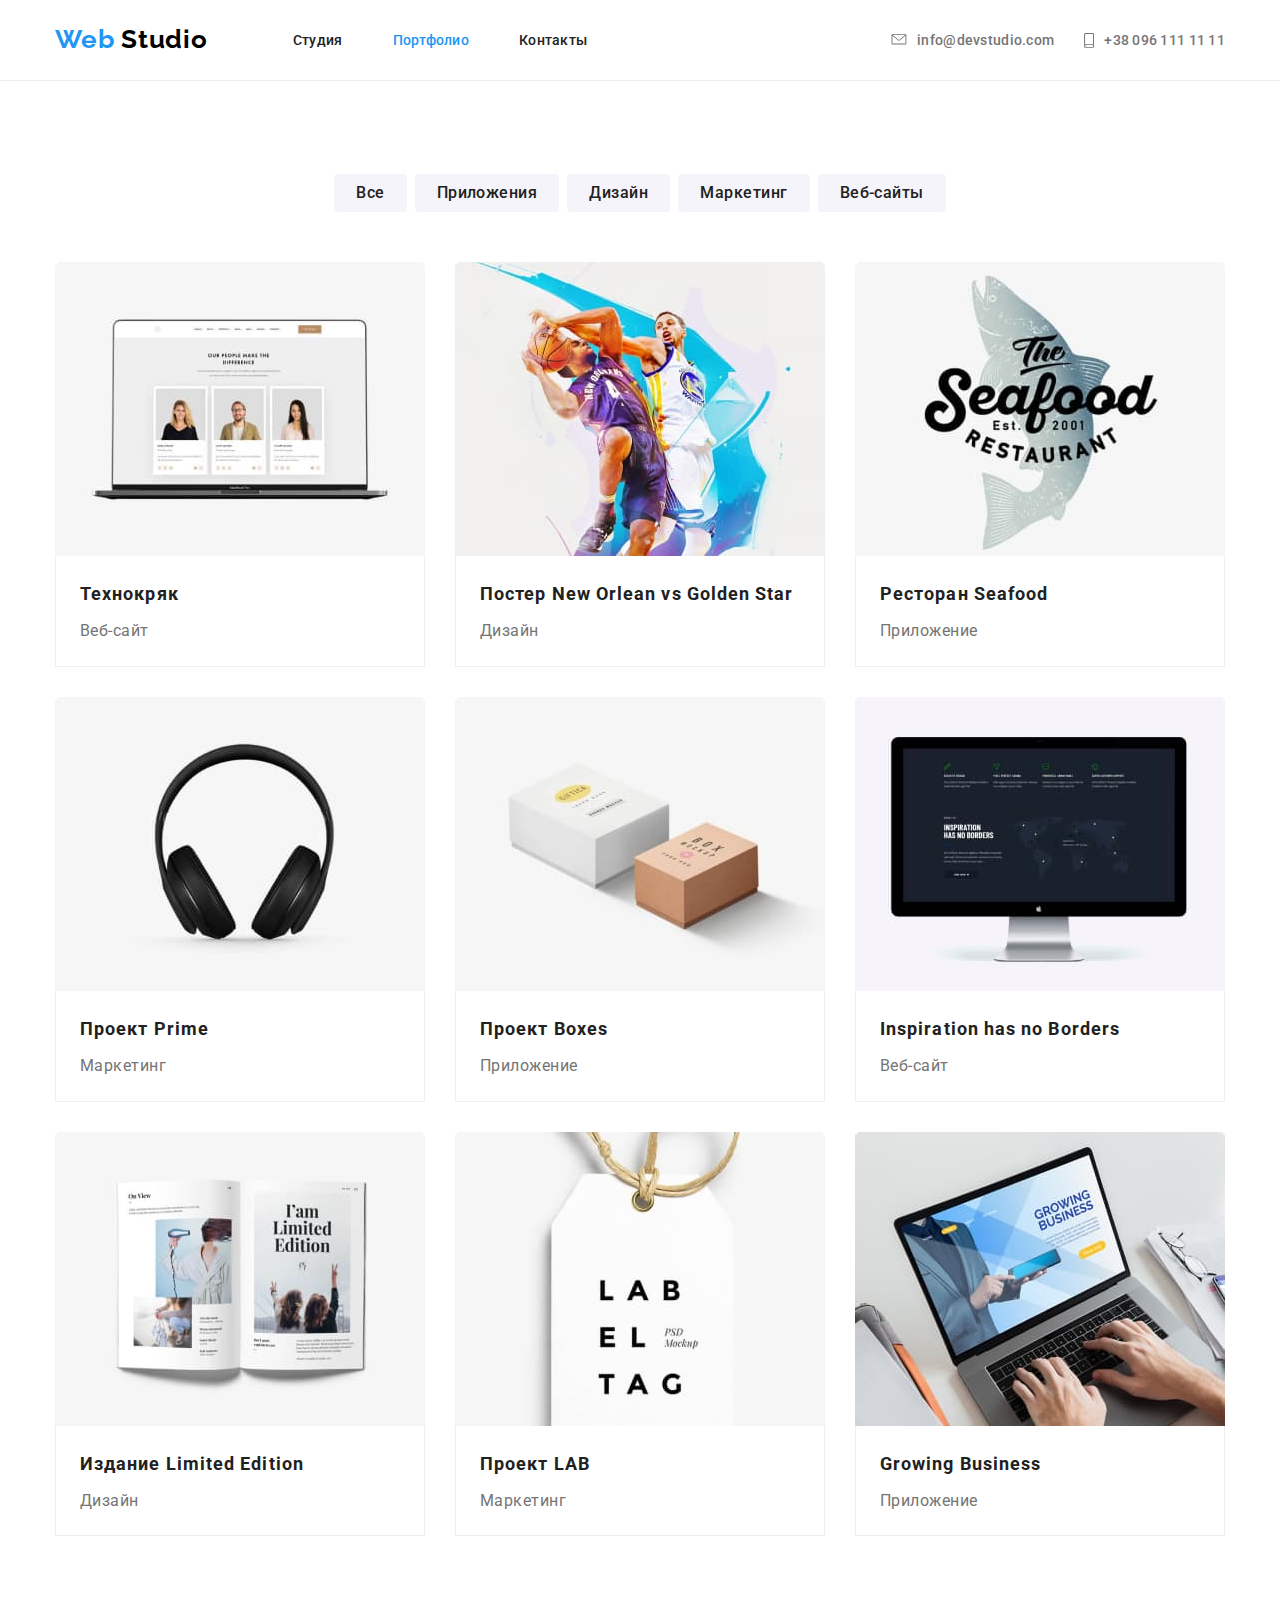
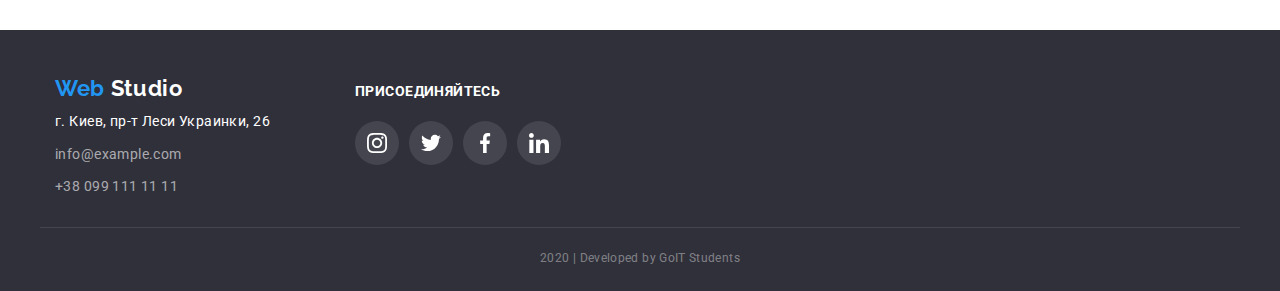
==== portfolio.html @ 273ba464 "добавляет исходные файлы" ====
<!DOCTYPE html>
<html lang="ru">
  <head>
    <meta charset="UTF-8" />
    <meta name="viewport" content="width=device-width, initial-scale=1.0" />
    <title>Портфолио</title>
    <link
      href="https://fonts.googleapis.com/css2?family=Raleway:wght@700&family=Roboto:wght@400;500;700&display=swap"
      rel="stylesheet"
    />
    <link
      rel="stylesheet"
      href="https://cdnjs.cloudflare.com/ajax/libs/modern-normalize/0.6.0/modern-normalize.min.css"
    />
    <link rel="stylesheet" href="./css/style.css" />
  </head>

  <body>
    <header class="page-header">
      <div class="container main-nav">
        <!-- Главная навигация -->
        <nav>
          <a href="./index.html" class="logo-webstudio">
            <span class="web">Web</span>
            <span class="studio">Studio</span>
          </a>

          <!-- Ссылки на другие страницы или разделы текущей страницы-->
          <ul class="site-nav list">
            <li class="item">
              <a href="./index.html" class="link">Студия</a>
            </li>
            <li class="item">
              <a href="./portfolio.html" class="link active">Портфолио</a>
            </li>
            <li class="item">
              <a href="" class="link">Контакты</a>
            </li>
          </ul>
        </nav>

        <!--Контакты-->
        <address>
          <ul class="contacts-header list">
            <li class="item">
              <a href="mailto:info@devstudio.com" class>
                <svg class="mail-icon">
                  <use href="./images/sprite.svg#icon-mail"></use>
                </svg>
                info@devstudio.com
              </a>
            </li>
            <li class="item">
              <a href="tel:+380961111111">
                <svg class="tel-icon">
                  <use href="./images/sprite.svg#icon-smartphone"></use>
                </svg>
                +38 096 111 11 11
              </a>
            </li>
          </ul>
        </address>
      </div>
    </header>

    <main>
      <!--Filter-->
      <section class="filter-container">
        <div class="container">
          <h1 class="portfolio-home">Портфолио студии</h1>
          <ul class="filter-flex list">
            <li class="item">
              <button type="button" class="input">Все</button>
            </li>
            <li class="item">
              <button type="button" class="input">Приложения</button>
            </li>
            <li class="item">
              <button type="button" class="input">Дизайн</button>
            </li>
            <li class="item">
              <button type="button" class="input">Маркетинг</button>
            </li>
            <li class="item">
              <button type="button" class="input">Веб-сайты</button>
            </li>
          </ul>
        </div>

        <!--Portfolio elements-->
        <div class="main-section container">
          <ul class="portfolio-box list">
            <li class="elements">
              <a href="" class="portfolio">
                <div class="portfolio-image">
                  <img
                    src="./images/portfolio/img.jpg"
                    alt="картинка"
                    width="370"
                  />
                  <p class="text-back">
                    Технокряк это современная площадка распространения
                    коронавируса. Компании используют эту платформу для
                    цифрового шпионажа и атак на защищённые сервера конкурентов.
                  </p>
                </div>
                <div class="text-content">
                  <h2 class="portfolio-title">Технокряк</h2>
                  <p class="portfolio-description">Веб-сайт</p>
                </div>
              </a>
            </li>

            <li class="elements">
              <a href="" class="portfolio">
                <img
                  src="./images/portfolio/img2.jpg"
                  alt="картинка"
                  width="370"
                />
                <div class="text-content">
                  <h2 class="portfolio-title">
                    Постер New Orlean vs Golden Star
                  </h2>
                  <p class="portfolio-description">Дизайн</p>
                </div>
              </a>
            </li>

            <li class="elements">
              <a href="" class="portfolio">
                <img
                  src="./images/portfolio/img3.jpg"
                  alt="картинка"
                  width="370"
                />
                <div class="text-content">
                  <h2 class="portfolio-title">Ресторан Seafood</h2>
                  <p class="portfolio-description">Приложение</p>
                </div>
              </a>
            </li>

            <li class="elements">
              <a href="" class="portfolio">
                <img
                  src="./images/portfolio/img4.jpg"
                  alt="картинка"
                  width="370"
                />
                <div class="text-content">
                  <h2 class="portfolio-title">Проект Prime</h2>
                  <p class="portfolio-description">Маркетинг</p>
                </div>
              </a>
            </li>

            <li class="elements">
              <a href="" class="portfolio">
                <img
                  src="./images/portfolio/img5.jpg"
                  alt="картинка"
                  width="370"
                />
                <div class="text-content">
                  <h2 class="portfolio-title">Проект Boxes</h2>
                  <p class="portfolio-description">Приложение</p>
                </div>
              </a>
            </li>

            <li class="elements">
              <a href="" class="portfolio">
                <img
                  src="./images/portfolio/img6.jpg"
                  alt="картинка"
                  width="370"
                />
                <div class="text-content">
                  <h2 class="portfolio-title">Inspiration has no Borders</h2>
                  <p class="portfolio-description">Веб-сайт</p>
                </div>
              </a>
            </li>

            <li class="elements">
              <a href="" class="portfolio">
                <img
                  src="./images/portfolio/img7.jpg"
                  alt="картинка"
                  width="370"
                />
                <div class="text-content">
                  <h2 class="portfolio-title">Издание Limited Edition</h2>
                  <p class="portfolio-description">Дизайн</p>
                </div>
              </a>
            </li>

            <li class="elements">
              <a href="" class="portfolio">
                <img
                  src="./images/portfolio/img8.jpg"
                  alt="картинка"
                  width="370"
                />
                <div class="text-content">
                  <h2 class="portfolio-title">Проект LAB</h2>
                  <p class="portfolio-description">Маркетинг</p>
                </div>
              </a>
            </li>

            <li class="elements">
              <a href="" class="portfolio">
                <img
                  src="./images/portfolio/img9.jpg"
                  alt="картинка"
                  width="370"
                />
                <div class="text-content">
                  <h2 class="portfolio-title">Growing Business</h2>
                  <p class="portfolio-description">Приложение</p>
                </div>
              </a>
            </li>
          </ul>
        </div>
      </section>
    </main>

    <!-- Подвал страницы -->
    <footer class="footer">
      <div class="footer-flex container">
        <div class="contacts-box">
          <a href="./index.html" class="logo-footer">
            <span class="web-footer">Web</span>
            <span class="studio-footer">Studio</span>
          </a>

          <!--Список контактов-->
          <address>
            <span class="address">г. Киев, пр-т Леси Украинки, 26</span>
            <ul class="contacts-footer list">
              <li>
                <a class="mail" href="mailto:info@example.com"
                  >info@example.com</a
                >
              </li>
              <li><a href="tel:+380991111111">+38 099 111 11 11</a></li>
            </ul>
          </address>
        </div>

        <!--Список соцсетей-->
        <div class="invitation-container">
          <b class="invitation">Присоединяйтесь</b>
          <ul class="socialinks-box list">
            <li class="items">
              <a href="https://www.instagram.com">
                <svg class="socialicon" width="20" height="20">
                  <use href="./images/sprite.svg#icon-instagram"></use>
                </svg>
              </a>
            </li>
            <li class="items">
              <a href="https://twitter.com/">
                <svg class="socialicon" width="20" height="20">
                  <use href="./images/sprite.svg#icon-twitter"></use>
                </svg>
              </a>
            </li>
            <li class="items">
              <a href="https://www.facebook.com/">
                <svg class="socialicon" width="20" height="20">
                  <use href="./images/sprite.svg#icon-facebook"></use>
                </svg>
              </a>
            </li>
            <li class="items">
              <a href="https://www.linkedin.com/">
                <svg class="socialicon" width="20" height="20">
                  <use href="./images/sprite.svg#icon-linkedin"></use>
                </svg>
              </a>
            </li>
          </ul>
        </div>
      </div>
      <p class="developers container">2020 | Developed by GoIT Students</p>
    </footer>
  </body>
</html>
---- css/style.css ----
:root {
  --title-text-color: #212121;
  --porfolio-h-color: #212121;
  --portfolio-p-color: #757575;
  --hover-color: #2196f3;
}

html {
  box-sizing: border-box;
}

*,
*::before,
*::after {
  box-sizing: inherit;
}

body {
  background-color: #ffffff;
  font-family: Roboto, sans-serif;
  font-style: normal;
}

img {
  display: block;
}

.container {
  width: 1200px;
  padding-right: 15px;
  padding-left: 15px;
  margin-left: auto;
  margin-right: auto;
}

p {
  margin: 0;
}

.list {
  margin: 0;
  padding: 0;
  list-style: none;
}

.page-header {
  border-bottom: 1px solid #ececec;
}

.main-nav {
  display: flex;
  align-items: center;
  justify-content: space-between;
}

nav {
  display: flex;
  align-items: center;
}

/* логотип */
.logo-webstudio {
  font-family: Raleway, sans-serif;
  text-decoration: none;
  font-style: normal;
  font-weight: bold;
  font-size: 26px;
  line-height: 1.2;
  letter-spacing: 0.03em;
}

.web {
  color: #2196f3;
}

.studio {
  color: #000000;
}

/* навигация сайта */
.site-nav {
  display: flex;
  margin-left: 85px;
}

.site-nav .item + .item {
  margin-left: 50px;
}

.site-nav .link {
  display: block;
  padding-top: 32px;
  padding-bottom: 32px;
  font-weight: 500;
  font-size: 14px;
  line-height: 1.15;
  letter-spacing: 0.02em;
  color: #212121;
  text-decoration: none;
}

.site-nav .link:hover,
.site-nav .link:focus {
  color: #2196f3;
}

.site-nav .link.active {
  color: #2196f3;
}

.contacts-header {
  display: flex;
  align-items: center;
}

.contacts-header .item + .item {
  margin-left: 30px;
}

.contacts-header a {
  display: flex;
  align-items: center;
  font-weight: 500;
  font-size: 14px;
  line-height: 1.15;
  letter-spacing: 0.02em;
  font-style: normal;
  text-decoration: none;
  color: #757575;
}

.contacts-header a:hover,
.contacts-header a:focus {
  color: var(--hover-color);
}

.tel-icon {
  width: 10px;
  height: 14.94px;
  margin-right: 10px;
  fill: currentColor;
}

.mail-icon {
  width: 16px;
  height: 11.2px;
  margin-right: 10px;
  fill: currentColor;
}

/* section-1 */
.section-title {
  max-width: 1600px;
  height: 600px;
  padding-top: 200px;
  padding-bottom: 200px;
  text-align: center;
  background-image: linear-gradient(
      rgba(47, 48, 58, 0.8),
      rgba(47, 48, 58, 0.8)
    ),
    url('../images/hero.jpg');
  background-repeat: no-repeat;
  background-position: center;
  background-size: cover;
}

.section-title .title {
  margin: 0px;
  font-weight: 900;
  font-size: 44px;
  line-height: 1.36;
  letter-spacing: 0.06em;
  text-transform: uppercase;
  color: #ffffff;
}
.button {
  margin-top: 30px;
  width: 200px;
  height: 50px;
  border-radius: 4px;
  font-weight: bold;
  font-size: 16px;
  line-height: 1.86;
  letter-spacing: 0.06em;
  text-decoration: none;
  background-color: #2196f3;
  color: #ffffff;
  border-color: transparent;
}

/* section-2 */

.section-qualities {
  padding-top: 94px;
  padding-bottom: 94px;
}

.personal-qualities {
  display: flex;
  justify-content: space-between;
}

.personal-qualities .item {
  width: 270px;
}

.personal-qualities .item + .item {
  margin-left: 30px;
}

.personal-qualities .item::before {
  display: block;
  content: '';
  width: 270px;
  height: 120px;
  border-radius: 4px;
  margin-bottom: 30px;

  background-size: 70px;
  background-repeat: no-repeat;
  background-position: center;
  background-color: #f5f4fa;
}

.icon-group::before {
  background-image: url('../images/Group.svg');
}

.icon-astronaut::before {
  background-image: url('../images/astronaut1.svg');
}

.icon-clock::before {
  background-image: url('../images/clock1.svg');
}

.icon-vector::before {
  background-image: url('../images/Vector.svg');
}

.qualities {
  margin-top: 0px;
  margin-bottom: 10px;
  font-weight: bold;
  font-size: 14px;
  line-height: 1.2;
  letter-spacing: 0.03em;
  text-transform: uppercase;
  color: #212121;
}

.personal-qualities p {
  font-weight: normal;
  font-size: 14px;
  line-height: 1.7;
  letter-spacing: 0.03em;
  color: #757575;
}

/* section-3 */
.work-section {
  padding-bottom: 94px;
}
.work-title {
  margin: 0;
  font-weight: bold;
  font-size: 36px;
  line-height: 1.16;
  text-align: center;
  letter-spacing: 0.03em;
  color: var(--title-text-color);
}
.work-list {
  display: flex;
  justify-content: space-between;
  margin-top: 50px;
}

.work-list .item {
  position: relative;
  width: 370px;
}

.work-list .item + .item {
  margin-left: 30px;
}

.work-list h3 {
  position: absolute;
  bottom: 0px;
  height: 70px;
  width: 370px;
  padding-top: 27px;
  padding-bottom: 27px;
  margin: 0;
  background-color: rgba(47, 48, 58, 0.8);
  font-weight: bold;
  font-size: 14px;
  line-height: 1.2;
  text-align: center;
  letter-spacing: 0.03em;
  text-transform: uppercase;
  color: #ffffff;
}

/* section-4 */
.ourteam-section {
  padding-top: 94px;
  padding-bottom: 94px;
  background-color: #f5f4fa;
}
.ourteam {
  display: flex;
  justify-content: space-between;
  margin-top: 50px;
}

.ourteam .item {
  width: 270px;
  box-shadow: 0px 2px 1px rgba(0, 0, 0, 0.2), 0px 1px 1px rgba(0, 0, 0, 0.14),
    0px 1px 3px rgba(0, 0, 0, 0.12);
  border-radius: 0px 0px 4px 4px;
  overflow: hidden;
}

.team {
  padding-top: 30px;
  padding-bottom: 24px;
  background-color: #ffffff;
}

.ourteam .item + .item {
  margin-left: 30px;
}

.item .social-links {
  display: flex;
  justify-content: center;
  margin-top: 16px;
}

.social-links .items + .items {
  margin-left: 10px;
}

.social-links .items a {
  display: flex;
  justify-content: center;
  align-items: center;
  padding: 12px;
  border-radius: 50px;
}

.social-links .items a:hover,
.social-links .items a:focus {
  background-color: var(--hover-color);
}

.social-links .items a:hover .social-icon,
.social-links .items a:focus .social-icon {
  fill: #ffffff;
}

.social-icon {
  fill: #afb1b8;
}

.ourtaem-title {
  margin: 0;
  font-weight: bold;
  font-size: 36px;
  line-height: 1.16;
  text-align: center;
  letter-spacing: 0.03em;
  color: var(--title-text-color);
}
.ourteam h3 {
  margin: 0px;
  font-weight: 500;
  font-size: 16px;
  line-height: 1.18;
  text-align: center;
  letter-spacing: 0.03em;
  color: #212121;
}

.ourteam p {
  margin-top: 10px;
  font-weight: normal;
  font-size: 16px;
  line-height: 1.18;
  text-align: center;
  letter-spacing: 0.03em;
  color: #757575;
}

/* section-5 */
.regular-customers {
  padding-top: 101px;
  padding-bottom: 94px;
}

.customers-title {
  margin: 0;
  font-weight: bold;
  font-size: 36px;
  line-height: 1.16;
  text-align: center;
  letter-spacing: 0.03em;
  color: var(--title-text-color);
}

.customers-link {
  display: flex;
  justify-content: space-between;
  margin-top: 50px;
}

.customers-link .item + .item {
  margin-left: 30px;
}

.customers-link .item a {
  display: flex;
  align-items: center;
  justify-content: center;
  width: 170px;
  height: 90px;
  border: 1px solid #afb1b8;
  border-radius: 4px;
}

.customers-link .item a:hover,
.customers-link .item a:focus {
  border-color: var(--hover-color);
}

.customers-link .item a:hover .icon-client,
.customers-link .item a:focus .icon-client {
  fill: var(--hover-color);
}
.icon-client {
  fill: #afb1b8;
}

/* fotter */
.footer {
  background-color: #2f303a;
}

.footer-flex.container {
  display: flex;
  align-items: baseline;
  padding-top: 45px;
  padding-bottom: 28px;
}

.contacts-box {
  width: 231px;
}

.invitation-container {
  margin-left: 69px;
}

.socialinks-box {
  display: flex;
  margin-top: 20px;
}

.socialinks-box .items + .items {
  margin-left: 10px;
}

.logo-footer {
  display: inline-block;
  margin-bottom: 8px;
  font-family: Raleway, sans-serif;
  text-decoration: none;
  font-style: normal;
  font-weight: bold;
  font-size: 22px;
  line-height: 1.2;
  letter-spacing: 0.03em;
}

.web-footer {
  color: #2196f3;
}

.studio-footer {
  color: #ffffff;
}

.address {
  display: inline-block;
  margin-bottom: 9px;
  font-weight: normal;
  font-style: normal;
  font-size: 14px;
  line-height: 1.7;
  letter-spacing: 0.03em;
  color: #ffffff;
}

.contacts-footer .mail {
  display: inline-block;
  margin-bottom: 9px;
}
.contacts-footer a {
  font-style: normal;
  font-weight: normal;
  font-size: 14px;
  line-height: 1.7;
  text-decoration: none;
  letter-spacing: 0.03em;
  color: rgba(255, 255, 255, 0.6);
}

.contacts-footer a:hover,
.contacts-footer a:focus {
  color: #2196f3;
}

.invitation {
  font-weight: bold;
  font-size: 14px;
  line-height: 1.14;
  letter-spacing: 0.03em;
  text-transform: uppercase;
  color: #ffffff;
}

.socialinks-box .items a {
  display: flex;
  justify-content: center;
  align-items: center;
  padding: 12px;
  border-radius: 50px;
  background-color: rgba(255, 255, 255, 0.1);
}

.socialinks-box .items a:hover,
.socialinks-box .items a:focus {
  background-color: var(--hover-color);
}

.socialicon {
  fill: #ffffff;
}

.developers.container {
  padding-top: 18px;
  padding-bottom: 21px;
  border-top: 1px solid rgba(255, 255, 255, 0.1);
  font-weight: normal;
  font-size: 12px;
  line-height: 2;
  text-align: center;
  letter-spacing: 0.03em;
  color: rgba(255, 255, 255, 0.4);
}

/* -------------------ПОРТФОЛИО------------------*/
.filter-container {
  padding-top: 93px;
}

.filter-flex {
  display: flex;
  justify-content: center;
}
.filter-flex .item + .item {
  margin-left: 8px;
}

.input {
  background-color: #f5f4fa;
  font-weight: 500;
  font-size: 16px;
  line-height: 1.6;
  text-align: center;
  letter-spacing: 0.03em;
  color: #212121;
  border-radius: 4px;
  border: 0px;
  padding: 6px 22px;
}

.input:hover,
.input:focus {
  color: #ffffff;
  background: #2196f3;
}

.main-section {
  padding-top: 50px;
  padding-bottom: 94px;
}

.portfolio-home {
  display: none;
}

.portfolio-box {
  display: flex;
  flex-wrap: wrap;
}

.portfolio-box .elements {
  width: calc((100% - 60px) / 3);
  margin-right: 30px;
  margin-bottom: 30px;
}

.portfolio-box .elements:nth-child(3n) {
  margin-right: 0;
}

.portfolio-box .elements:nth-last-child(-n + 3) {
  margin-bottom: 0;
}

.elements .portfolio:hover,
.elements .portfolio:focus {
  box-shadow: 1px 4px 6px rgba(0, 0, 0, 0.16), 0px 4px 4px rgba(0, 0, 0, 0.06),
    0px 1px 1px rgba(0, 0, 0, 0.12);
}

.portfolio {
  text-decoration: none;
  display: inline-block;
}

.portfolio-image {
  position: relative;
}

.text-back {
  position: absolute;
  top: 0px;
  left: 0px;
  width: 100%;
  height: 100%;

  padding: 63px 24px;
  background-color: rgba(33, 150, 243, 0.9);
  font-weight: normal;
  font-size: 18px;
  line-height: 28px;
  color: #ffffff;

  opacity: 0;
}

.text-back:hover {
  opacity: 1;
}

.text-content {
  padding-top: 20px;
  padding-right: 24px;
  padding-bottom: 20px;
  padding-left: 24px;

  border-right: 1px solid #eeeeee;
  border-bottom: 1px solid #eeeeee;
  border-left: 1px solid #eeeeee;
}

.portfolio-title {
  margin: 0;
  margin-bottom: 4px;
  font-weight: bold;
  text-decoration: none;
  font-size: 18px;
  line-height: 2;
  letter-spacing: 0.06em;
  color: var(--porfolio-h-color);
}

.portfolio-description {
  font-weight: normal;
  font-size: 16px;
  line-height: 1.87;
  letter-spacing: 0.03em;
  color: #757575;
}
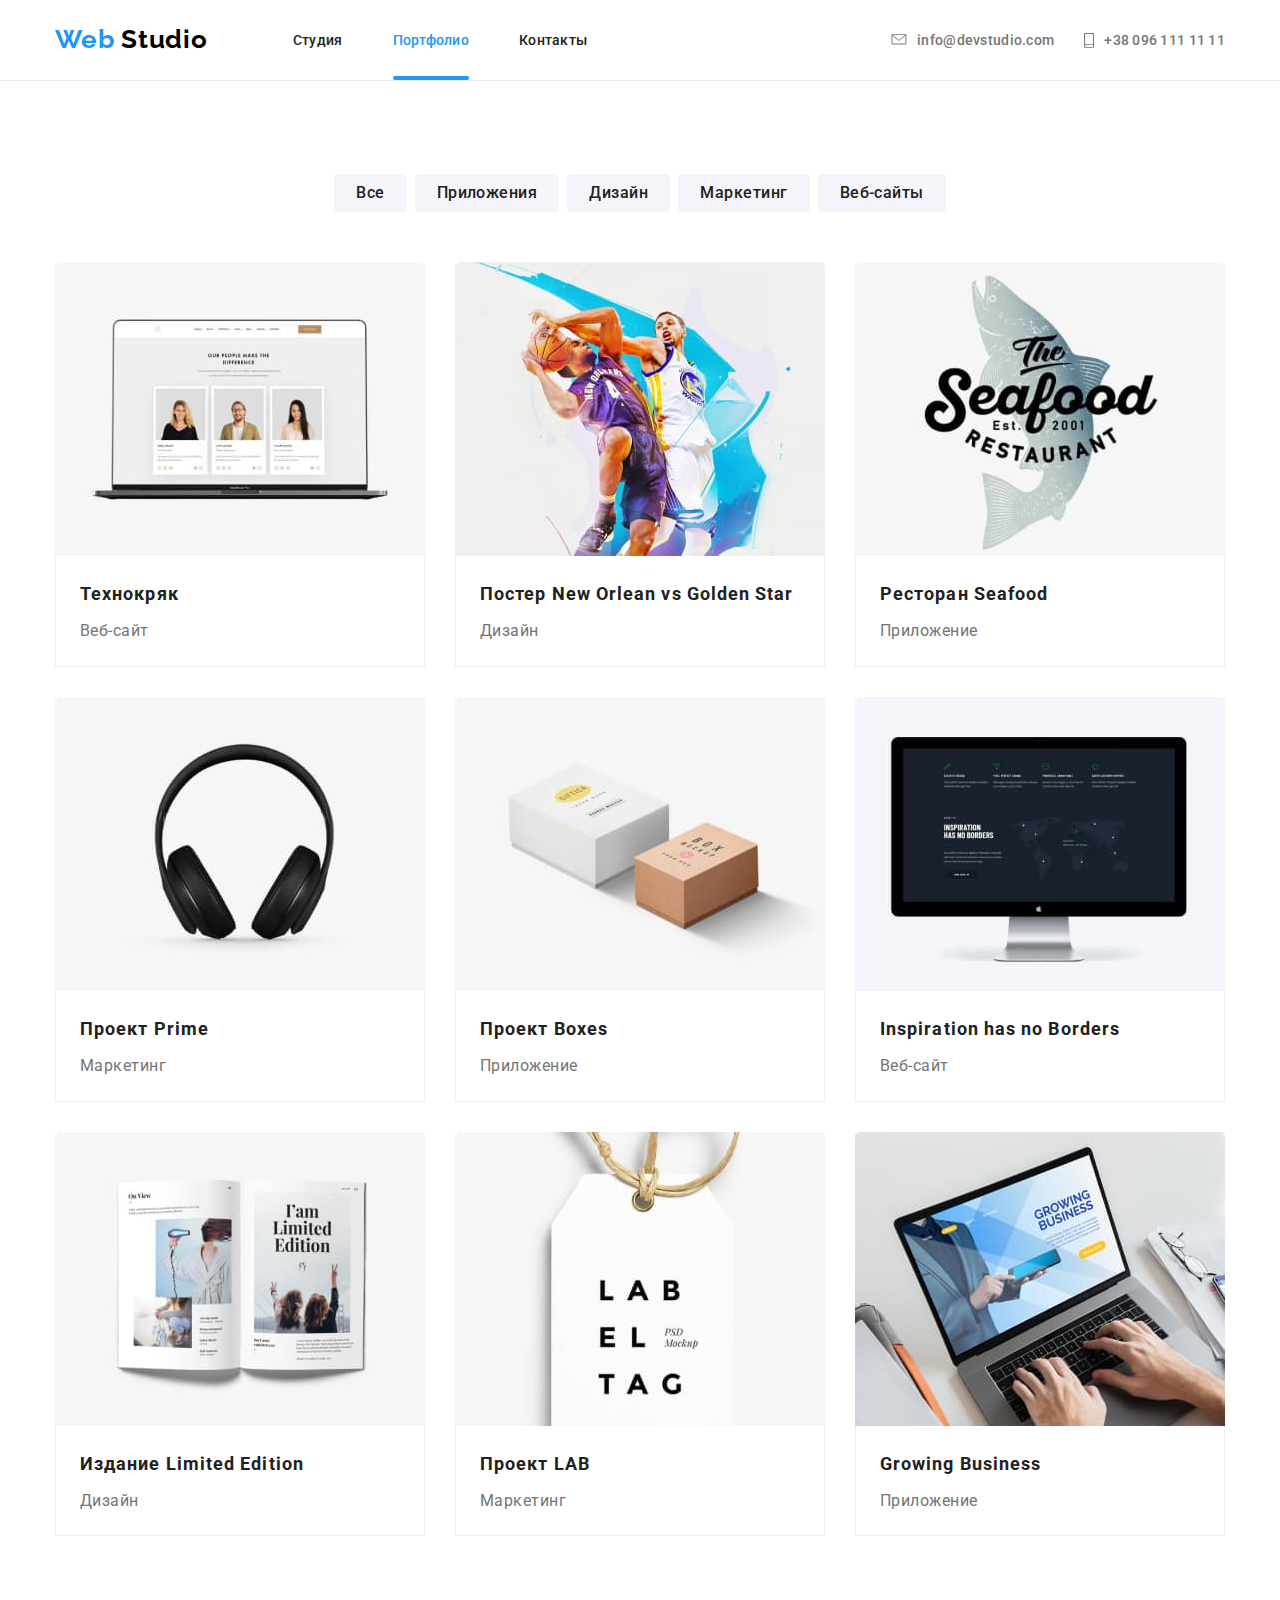
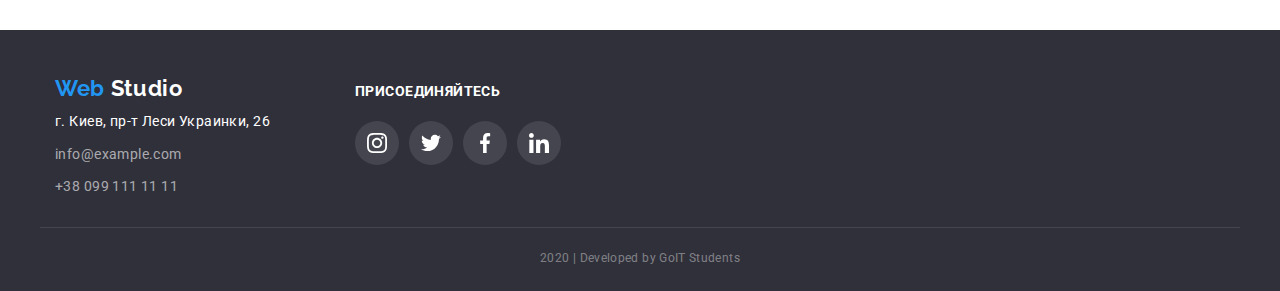
==== commit 3953d3d6: "добавляет переходы" ====
--- a/portfolio.html
+++ b/portfolio.html
@@ -31,7 +31,7 @@
               <a href="./index.html" class="link">Студия</a>
             </li>
             <li class="item">
-              <a href="./portfolio.html" class="link active">Портфолио</a>
+              <a href="./portfolio.html" class="link active start">Портфолио</a>
             </li>
             <li class="item">
               <a href="" class="link">Контакты</a>
@@ -113,11 +113,18 @@
 
             <li class="elements">
               <a href="" class="portfolio">
-                <img
-                  src="./images/portfolio/img2.jpg"
-                  alt="картинка"
-                  width="370"
-                />
+                <div class="portfolio-image">
+                  <img
+                    src="./images/portfolio/img2.jpg"
+                    alt="картинка"
+                    width="370"
+                  />
+                  <p class="text-back">
+                    Технокряк это современная площадка распространения
+                    коронавируса. Компании используют эту платформу для
+                    цифрового шпионажа и атак на защищённые сервера конкурентов.
+                  </p>
+                </div>
                 <div class="text-content">
                   <h2 class="portfolio-title">
                     Постер New Orlean vs Golden Star
@@ -129,11 +136,18 @@
 
             <li class="elements">
               <a href="" class="portfolio">
-                <img
-                  src="./images/portfolio/img3.jpg"
-                  alt="картинка"
-                  width="370"
-                />
+                <div class="portfolio-image">
+                  <img
+                    src="./images/portfolio/img3.jpg"
+                    alt="картинка"
+                    width="370"
+                  />
+                  <p class="text-back">
+                    Технокряк это современная площадка распространения
+                    коронавируса. Компании используют эту платформу для
+                    цифрового шпионажа и атак на защищённые сервера конкурентов.
+                  </p>
+                </div>
                 <div class="text-content">
                   <h2 class="portfolio-title">Ресторан Seafood</h2>
                   <p class="portfolio-description">Приложение</p>
@@ -143,11 +157,18 @@
 
             <li class="elements">
               <a href="" class="portfolio">
-                <img
-                  src="./images/portfolio/img4.jpg"
-                  alt="картинка"
-                  width="370"
-                />
+                <div class="portfolio-image">
+                  <img
+                    src="./images/portfolio/img4.jpg"
+                    alt="картинка"
+                    width="370"
+                  />
+                  <p class="text-back">
+                    Технокряк это современная площадка распространения
+                    коронавируса. Компании используют эту платформу для
+                    цифрового шпионажа и атак на защищённые сервера конкурентов.
+                  </p>
+                </div>
                 <div class="text-content">
                   <h2 class="portfolio-title">Проект Prime</h2>
                   <p class="portfolio-description">Маркетинг</p>
@@ -157,11 +178,18 @@
 
             <li class="elements">
               <a href="" class="portfolio">
-                <img
-                  src="./images/portfolio/img5.jpg"
-                  alt="картинка"
-                  width="370"
-                />
+                <div class="portfolio-image">
+                  <img
+                    src="./images/portfolio/img5.jpg"
+                    alt="картинка"
+                    width="370"
+                  />
+                  <p class="text-back">
+                    Технокряк это современная площадка распространения
+                    коронавируса. Компании используют эту платформу для
+                    цифрового шпионажа и атак на защищённые сервера конкурентов.
+                  </p>
+                </div>
                 <div class="text-content">
                   <h2 class="portfolio-title">Проект Boxes</h2>
                   <p class="portfolio-description">Приложение</p>
@@ -171,11 +199,18 @@
 
             <li class="elements">
               <a href="" class="portfolio">
-                <img
-                  src="./images/portfolio/img6.jpg"
-                  alt="картинка"
-                  width="370"
-                />
+                <div class="portfolio-image">
+                  <img
+                    src="./images/portfolio/img6.jpg"
+                    alt="картинка"
+                    width="370"
+                  />
+                  <p class="text-back">
+                    Технокряк это современная площадка распространения
+                    коронавируса. Компании используют эту платформу для
+                    цифрового шпионажа и атак на защищённые сервера конкурентов.
+                  </p>
+                </div>
                 <div class="text-content">
                   <h2 class="portfolio-title">Inspiration has no Borders</h2>
                   <p class="portfolio-description">Веб-сайт</p>
@@ -185,11 +220,18 @@
 
             <li class="elements">
               <a href="" class="portfolio">
-                <img
-                  src="./images/portfolio/img7.jpg"
-                  alt="картинка"
-                  width="370"
-                />
+                <div class="portfolio-image">
+                  <img
+                    src="./images/portfolio/img7.jpg"
+                    alt="картинка"
+                    width="370"
+                  />
+                  <p class="text-back">
+                    Технокряк это современная площадка распространения
+                    коронавируса. Компании используют эту платформу для
+                    цифрового шпионажа и атак на защищённые сервера конкурентов.
+                  </p>
+                </div>
                 <div class="text-content">
                   <h2 class="portfolio-title">Издание Limited Edition</h2>
                   <p class="portfolio-description">Дизайн</p>
@@ -199,11 +241,18 @@
 
             <li class="elements">
               <a href="" class="portfolio">
-                <img
-                  src="./images/portfolio/img8.jpg"
-                  alt="картинка"
-                  width="370"
-                />
+                <div class="portfolio-image">
+                  <img
+                    src="./images/portfolio/img8.jpg"
+                    alt="картинка"
+                    width="370"
+                  />
+                  <p class="text-back">
+                    Технокряк это современная площадка распространения
+                    коронавируса. Компании используют эту платформу для
+                    цифрового шпионажа и атак на защищённые сервера конкурентов.
+                  </p>
+                </div>
                 <div class="text-content">
                   <h2 class="portfolio-title">Проект LAB</h2>
                   <p class="portfolio-description">Маркетинг</p>
@@ -213,11 +262,18 @@
 
             <li class="elements">
               <a href="" class="portfolio">
-                <img
-                  src="./images/portfolio/img9.jpg"
-                  alt="картинка"
-                  width="370"
-                />
+                <div class="portfolio-image">
+                  <img
+                    src="./images/portfolio/img9.jpg"
+                    alt="картинка"
+                    width="370"
+                  />
+                  <p class="text-back">
+                    Технокряк это современная площадка распространения
+                    коронавируса. Компании используют эту платформу для
+                    цифрового шпионажа и атак на защищённые сервера конкурентов.
+                  </p>
+                </div>
                 <div class="text-content">
                   <h2 class="portfolio-title">Growing Business</h2>
                   <p class="portfolio-description">Приложение</p>
--- a/css/style.css
+++ b/css/style.css
@@ -91,12 +91,17 @@
   display: block;
   padding-top: 32px;
   padding-bottom: 32px;
+
   font-weight: 500;
   font-size: 14px;
   line-height: 1.15;
   letter-spacing: 0.02em;
   color: #212121;
   text-decoration: none;
+
+  transition-property: color;
+  transition-duration: 250ms;
+  transition-timing-function: cubic-bezier(0.4, 0, 0.2, 1);
 }
 
 .site-nav .link:hover,
@@ -106,6 +111,18 @@
 
 .site-nav .link.active {
   color: #2196f3;
+  position: relative;
+}
+
+.site-nav .link.start::before {
+  content: '';
+  position: absolute;
+  left: 0px;
+  bottom: 0px;
+  width: 100%;
+  height: 4px;
+  background: #2196f3;
+  border-radius: 2px;
 }
 
 .contacts-header {
@@ -120,6 +137,7 @@
 .contacts-header a {
   display: flex;
   align-items: center;
+
   font-weight: 500;
   font-size: 14px;
   line-height: 1.15;
@@ -127,6 +145,10 @@
   font-style: normal;
   text-decoration: none;
   color: #757575;
+
+  transition-property: color;
+  transition-duration: 250ms;
+  transition-timing-function: cubic-bezier(0.4, 0, 0.2, 1);
 }
 
 .contacts-header a:hover,
@@ -350,6 +372,8 @@
   align-items: center;
   padding: 12px;
   border-radius: 50px;
+
+  transition: background-color 250ms cubic-bezier(0.4, 0, 0.2, 1);
 }
 
 .social-links .items a:hover,
@@ -364,6 +388,8 @@
 
 .social-icon {
   fill: #afb1b8;
+
+  transition: fill 250ms cubic-bezier(0.4, 0, 0.2, 1);
 }
 
 .ourtaem-title {
@@ -429,6 +455,8 @@
   height: 90px;
   border: 1px solid #afb1b8;
   border-radius: 4px;
+
+  transition: border-color 250ms cubic-bezier(0.4, 0, 0.2, 1);
 }
 
 .customers-link .item a:hover,
@@ -442,6 +470,8 @@
 }
 .icon-client {
   fill: #afb1b8;
+
+  transition: fill 250ms cubic-bezier(0.4, 0, 0.2, 1);
 }
 
 /* fotter */
@@ -516,6 +546,8 @@
   text-decoration: none;
   letter-spacing: 0.03em;
   color: rgba(255, 255, 255, 0.6);
+
+  transition: color 250ms cubic-bezier(0.4, 0, 0.2, 1);
 }
 
 .contacts-footer a:hover,
@@ -539,6 +571,8 @@
   padding: 12px;
   border-radius: 50px;
   background-color: rgba(255, 255, 255, 0.1);
+
+  transition: background-color 250ms cubic-bezier(0.4, 0, 0.2, 1);
 }
 
 .socialinks-box .items a:hover,
@@ -586,6 +620,10 @@
   border-radius: 4px;
   border: 0px;
   padding: 6px 22px;
+  cursor: pointer;
+
+  transition: color 250ms cubic-bezier(0.4, 0, 0.2, 1),
+    background 250ms cubic-bezier(0.4, 0, 0.2, 1);
 }
 
 .input:hover,
@@ -635,14 +673,18 @@
 
 .portfolio-image {
   position: relative;
+  overflow: hidden;
 }
 
 .text-back {
+  display: inline-block;
   position: absolute;
   top: 0px;
   left: 0px;
   width: 100%;
   height: 100%;
+  transform: translateY(100%);
+  transition: transform 250ms cubic-bezier(0.4, 0, 0.2, 1);
 
   padding: 63px 24px;
   background-color: rgba(33, 150, 243, 0.9);
@@ -650,12 +692,11 @@
   font-size: 18px;
   line-height: 28px;
   color: #ffffff;
-
-  opacity: 0;
-}
-
-.text-back:hover {
-  opacity: 1;
+}
+
+.portfolio-image:hover .text-back,
+.portfolio-image:focus .text-back {
+  transform: translateY(0);
 }
 
 .text-content {
